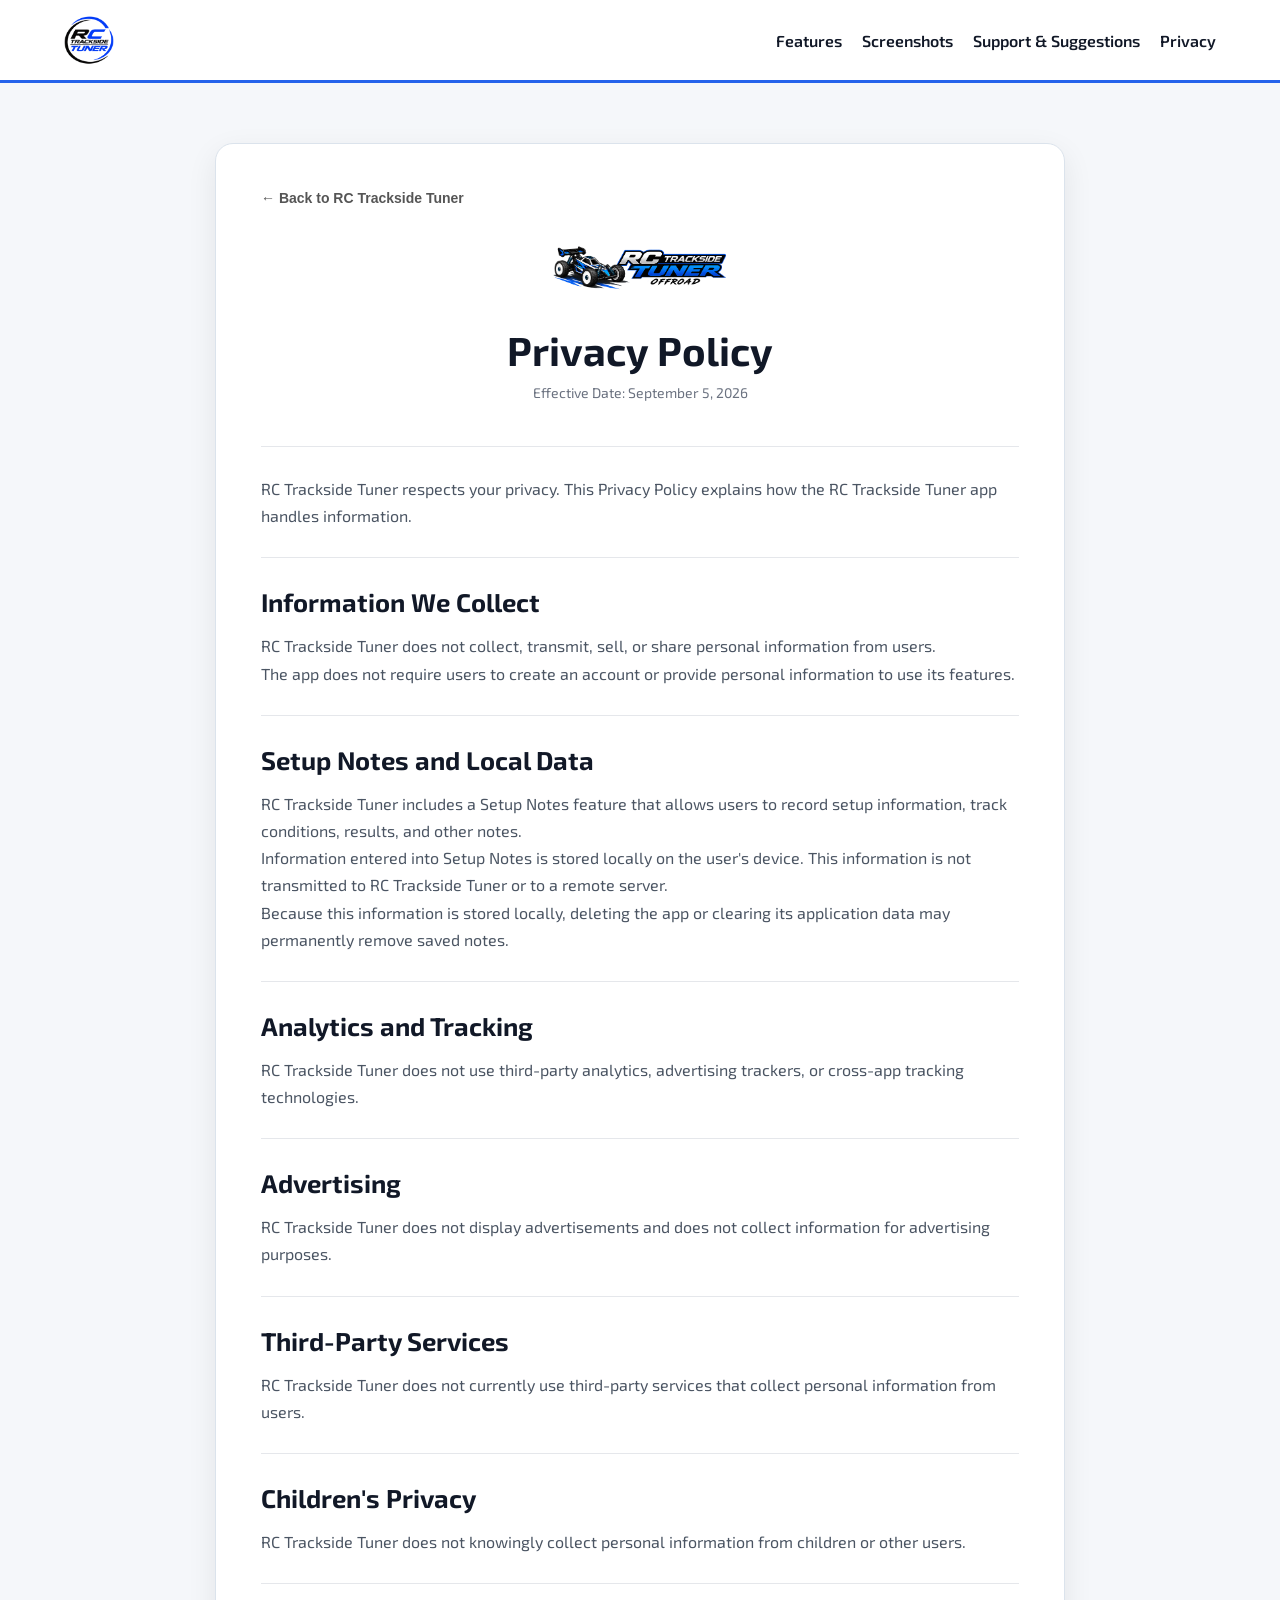
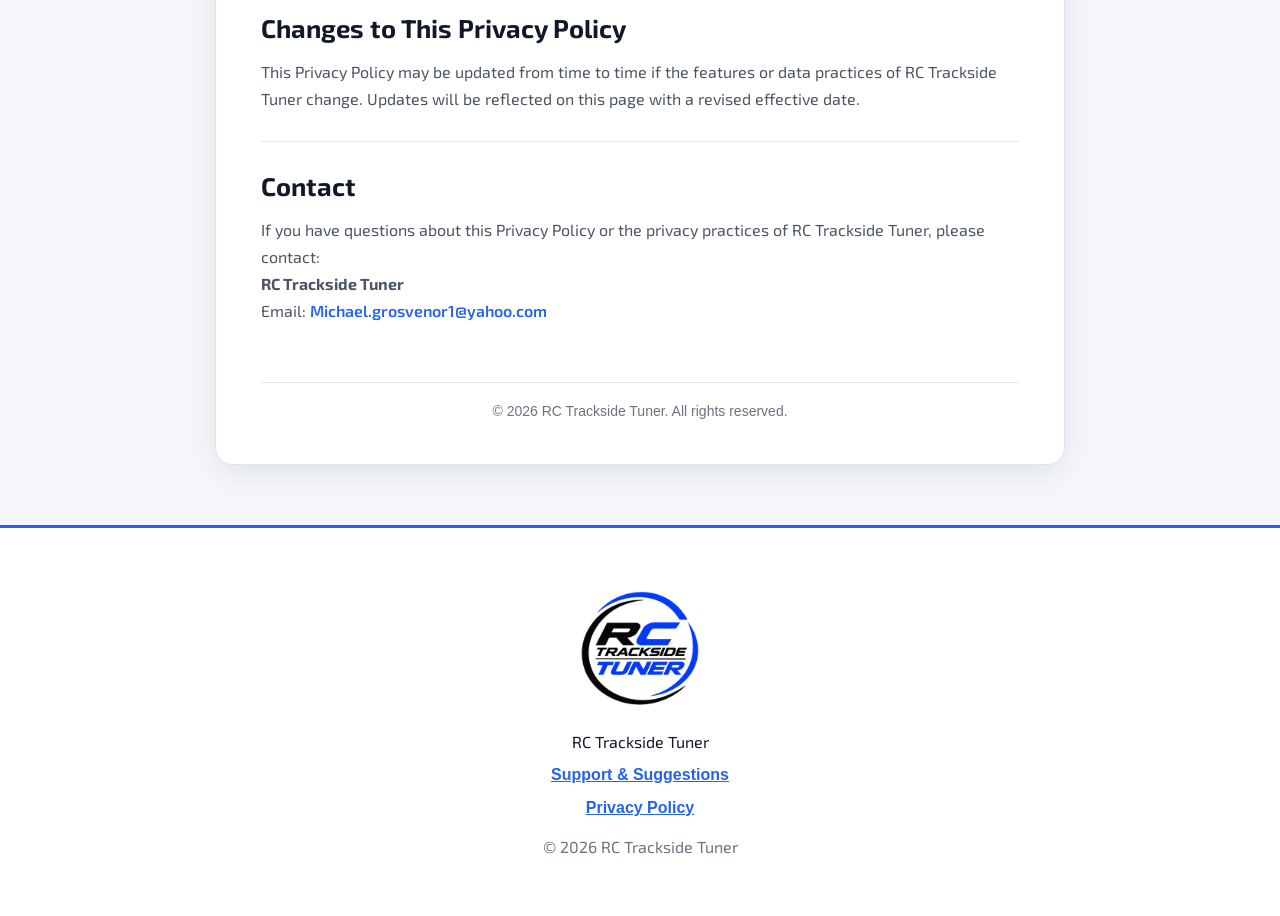
==== privacy.html @ 856e35e2 "Initial website commit" ====
<!DOCTYPE html>
<html lang="en">

<head>

<meta charset="UTF-8">
<meta name="viewport" content="width=device-width, initial-scale=1.0">

<title>Privacy Policy | RC Trackside Tuner</title>

<meta name="description"
content="Privacy Policy for RC Trackside Tuner.">

<link rel="stylesheet" href="style.css">

</head>


<body>


<nav>

    <div class="container nav-container">

        <a href="index.html" class="nav-brand">

            <img src="images/TTemblem2.png"
                 class="nav-logo"
                 alt="RC Trackside Tuner">

        </a>


        <button class="menu-toggle"
                aria-label="Open navigation menu"
                aria-expanded="false">

            ☰

        </button>


        <div class="nav-links">

            <a href="index.html#features">
                Features
            </a>

            <a href="index.html#screenshots">
                Screenshots
            </a>

            <a href="support.html">
                Support & Suggestions
            </a>

            <a href="privacy.html">
                Privacy
            </a>

        </div>

    </div>

</nav>



<section class="privacy-page">

    <div class="container">

        <div class="privacy-card">


            <div class="privacy-back">

                <a href="index.html">
                    ← Back to RC Trackside Tuner
                </a>

            </div>


            <div class="privacy-header">

                <img src="images/TTemblem.png"
                     class="privacy-logo"
                     alt="RC Trackside Tuner">


                <h1>
                    Privacy Policy
                </h1>


                <p class="privacy-date">
                    Effective Date: September 5, 2026
                </p>

            </div>



            <div class="privacy-section">

                <p>
                    RC Trackside Tuner respects your privacy. This Privacy
                    Policy explains how the RC Trackside Tuner app handles
                    information.
                </p>

            </div>



            <div class="privacy-section">

                <h2>
                    Information We Collect
                </h2>

                <p>
                    RC Trackside Tuner does not collect, transmit, sell, or
                    share personal information from users.
                </p>

                <p>
                    The app does not require users to create an account or
                    provide personal information to use its features.
                </p>

            </div>



            <div class="privacy-section">

                <h2>
                    Setup Notes and Local Data
                </h2>

                <p>
                    RC Trackside Tuner includes a Setup Notes feature that
                    allows users to record setup information, track
                    conditions, results, and other notes.
                </p>

                <p>
                    Information entered into Setup Notes is stored locally
                    on the user's device. This information is not transmitted
                    to RC Trackside Tuner or to a remote server.
                </p>

                <p>
                    Because this information is stored locally, deleting the
                    app or clearing its application data may permanently
                    remove saved notes.
                </p>

            </div>



            <div class="privacy-section">

                <h2>
                    Analytics and Tracking
                </h2>

                <p>
                    RC Trackside Tuner does not use third-party analytics,
                    advertising trackers, or cross-app tracking technologies.
                </p>

            </div>



            <div class="privacy-section">

                <h2>
                    Advertising
                </h2>

                <p>
                    RC Trackside Tuner does not display advertisements and
                    does not collect information for advertising purposes.
                </p>

            </div>



            <div class="privacy-section">

                <h2>
                    Third-Party Services
                </h2>

                <p>
                    RC Trackside Tuner does not currently use third-party
                    services that collect personal information from users.
                </p>

            </div>



            <div class="privacy-section">

                <h2>
                    Children's Privacy
                </h2>

                <p>
                    RC Trackside Tuner does not knowingly collect personal
                    information from children or other users.
                </p>

            </div>



            <div class="privacy-section">

                <h2>
                    Changes to This Privacy Policy
                </h2>

                <p>
                    This Privacy Policy may be updated from time to time if
                    the features or data practices of RC Trackside Tuner
                    change. Updates will be reflected on this page with a
                    revised effective date.
                </p>

            </div>



            <div class="privacy-section">

                <h2>
                    Contact
                </h2>

                <p>
                    If you have questions about this Privacy Policy or the
                    privacy practices of RC Trackside Tuner, please contact:
                </p>

                <p>

                    <strong>
                        RC Trackside Tuner
                    </strong>

                    <br>

                    Email:

                    <a href="mailto:Michael.grosvenor1@yahoo.com">
                        Michael.grosvenor1@yahoo.com
                    </a>

                </p>

            </div>



            <div class="privacy-footer">

                © 2026 RC Trackside Tuner. All rights reserved.

            </div>


        </div>

    </div>

</section>



<footer>

    <img src="images/TTemblem2.png"
         class="footer-logo"
         alt="RC Trackside Tuner">

    <p>
        RC Trackside Tuner
    </p>

    <a href="support.html">
        Support & Suggestions
    </a>

    <a href="privacy.html">
        Privacy Policy
    </a>

    <p class="copyright">
        © 2026 RC Trackside Tuner
    </p>

</footer>



<script>

const menuToggle = document.querySelector(".menu-toggle");
const navLinks = document.querySelector(".nav-links");

menuToggle.addEventListener("click", () => {

    const isOpen =
        navLinks.classList.toggle("open");

    menuToggle.setAttribute(
        "aria-expanded",
        isOpen
    );

    menuToggle.setAttribute(
        "aria-label",
        isOpen
            ? "Close navigation menu"
            : "Open navigation menu"
    );

});


navLinks.querySelectorAll("a").forEach(link => {

    link.addEventListener("click", () => {

        navLinks.classList.remove("open");

        menuToggle.setAttribute(
            "aria-expanded",
            "false"
        );

        menuToggle.setAttribute(
            "aria-label",
            "Open navigation menu"
        );

    });

});

</script>


</body>

</html>
---- style.css ----
@font-face {
    font-family: "Exo 2";
    src: url("fonts/Exo2-wght.ttf") format("truetype");
    font-weight: 100 900;
    font-style: normal;
    font-display: swap;
}

*{
margin:0;
padding:0;
box-sizing:border-box;
}

body{
font-family:Arial,sans-serif;
background:#f5f7fa;
color:#111827;
}

h1,
h2,
h3{
font-family:"Exo 2",sans-serif;
font-weight:700;
}

nav a,
.download-btn{
font-family:"Exo 2",sans-serif;
font-weight:600;
}

p{
font-family:"Exo 2",sans-serif;
font-weight:400;
}

.container{
width:90%;
max-width:1200px;
margin:auto;
}

nav{
background:#ffffff;
border-bottom:3px solid #2563eb;
padding:15px 0;
position:sticky;
top:0;
z-index:100;
}

.nav-container{
display:flex;
justify-content:space-between;
align-items:center;
}

.nav-logo{
height:50px;
}

.nav-links a{
color:#111827;
font-weight:600;
margin-left:20px;
text-decoration:none;
}

.hero{
padding:80px 0;
text-align:center;
}

.hero-logo{
max-width:900px;
width:100%;
margin-bottom:30px;
}

.hero h1{
font-size:3rem;
margin-bottom:20px;
}

.hero-text{
max-width:700px;
margin:auto;
font-size:1.2rem;
color:#4b5563;
}

.download-btn{
display:inline-block;
margin-top:30px;
padding:15px 30px;
background:#2563eb;
color:white;
text-decoration:none;
border-radius:10px;
font-weight:bold;
box-shadow:0 5px 15px rgba(37,99,235,.3);
transition:.25s;
}

.download-btn:hover{
background:#1d4ed8;
transform:translateY(-2px);
}

section{
padding:60px 0;
}

section h2{
text-align:center;
margin-bottom:40px;
font-size:2.2rem;
}

.feature-grid{
display:grid;
grid-template-columns:repeat(auto-fit,minmax(250px,1fr));
gap:25px;
}

.feature-card{
background:white;
border:1px solid #dbe3ec;
box-shadow:0 6px 20px rgba(0,0,0,.08);
padding:25px;
border-radius:15px;
}

.feature-card h3{
margin-bottom:15px;
}

.why{
background:#eef2f7;
}

.why p{
max-width:800px;
margin:20px auto;
text-align:center;
font-size:1.1rem;
color:#4b5563;
}

/* ==========================================================
   Screenshot Carousel
========================================================== */

.screenshot-carousel {
    position: relative;
    width: 100%;
    max-width: 1000px;
    height: 650px;
    margin: 0 auto;
    display: flex;
    align-items: center;
    justify-content: center;
    overflow: hidden;
}

.carousel-track {
    position: relative;
    width: 100%;
    height: 100%;
    display: flex;
    align-items: center;
    justify-content: center;
    perspective: 1200px;
    touch-action: pan-y;
}

.screenshot-slide {
    position: absolute;
    left: 50%;
    top: 50%;

    /* The screenshot will never exceed this height */
    height: 610px;
    width: auto;

    transform: translate(-50%, -50%) scale(0.58);
    opacity: 0;

    z-index: 1;

    transition:
        transform 0.4s ease,
        opacity 0.4s ease;

    pointer-events: none;
}

.screenshot-slide img {
    display: block;
    height: 100%;
    width: auto;
    border-radius: 15px;
    box-shadow: 0 8px 25px rgba(0,0,0,.18);
}

.screenshot-slide.active {
    transform: translate(-50%, -50%) scale(1);
    opacity: 1;
    z-index: 3;
}

.screenshot-slide.prev {
    transform: translate(calc(-50% - 205px), -50%) scale(0.58);
    opacity: 0.45;
    z-index: 2;
}

.screenshot-slide.next {
    transform: translate(calc(-50% + 205px), -50%) scale(0.58);
    opacity: 0.45;
    z-index: 2;
}

.carousel-arrow {
    position: absolute;
    top: 50%;
    transform: translateY(-50%);
    z-index: 5;

    width: 44px;
    height: 44px;

    border: none;
    border-radius: 50%;

    background: rgba(17,24,39,.85);
    color: white;

    font-size: 23px;
    line-height: 1;

    cursor: pointer;

    display: flex;
    align-items: center;
    justify-content: center;

    transition:
        background .2s ease,
        transform .2s ease;
}

.carousel-arrow:hover {
    background: rgba(17,24,39,1);
}

.carousel-prev {
    left: 10px;
}

.carousel-next {
    right: 10px;
}

.carousel-dots {
    display: flex;
    justify-content: center;
    align-items: center;
    gap: 10px;
    margin-top: 15px;
}

.carousel-dot {
    width: 9px;
    height: 9px;
    padding: 0;
    border: none;
    border-radius: 50%;
    background: #cbd5e1;
    cursor: pointer;

    transition:
        transform .2s ease,
        background .2s ease;
}

.carousel-dot.active {
    background: #2563eb;
    transform: scale(1.25);
}


/* ==========================================================
   Tablet
========================================================== */

@media (max-width: 900px) {

    .screenshot-carousel {
        height: 620px;
    }

    .screenshot-slide {
        height: 580px;
    }

    .screenshot-slide.prev {
        transform: translate(calc(-50% - 165px), -50%) scale(0.5);
        opacity: 0.3;
    }

    .screenshot-slide.next {
        transform: translate(calc(-50% + 165px), -50%) scale(0.5);
        opacity: 0.3;
    }

}


/* ==========================================================
   Mobile
========================================================== */

@media (max-width: 600px) {

    .screenshot-carousel {
        height: 550px;
    }

    .screenshot-slide {
        /* Fit the entire iPhone screenshot inside the carousel */
        height: min(520px, 115vw);
        max-height: 520px;
    }

    .screenshot-slide.active {
        transform: translate(-50%, -50%) scale(1);
    }

    .screenshot-slide.prev {
        transform: translate(calc(-50% - 105px), -50%) scale(0.42);
        opacity: 0.22;
    }

    .screenshot-slide.next {
        transform: translate(calc(-50% + 105px), -50%) scale(0.42);
        opacity: 0.22;
    }

    .carousel-arrow {
        width: 38px;
        height: 38px;
        font-size: 19px;
    }

    .carousel-prev {
        left: 4px;
    }

    .carousel-next {
        right: 4px;
    }

}


/* ==========================================================
   Small Phones
========================================================== */

@media (max-width: 420px) {

    .screenshot-carousel {
        height: 500px;
    }

    .screenshot-slide {
        height: min(470px, 115vw);
    }

    .screenshot-slide.prev {
        transform: translate(calc(-50% - 85px), -50%) scale(0.36);
        opacity: 0.15;
    }

    .screenshot-slide.next {
        transform: translate(calc(-50% + 85px), -50%) scale(0.36);
        opacity: 0.15;
    }

}

.audience ul{
max-width:500px;
margin:auto;
font-size:1.2rem;
line-height:2;
}

footer{
background:white;
border-top:3px solid #2563eb;
padding:60px 20px;
text-align:center;
}

.footer-logo{
width:120px;
margin-bottom:20px;
}

footer a{
color:#2563eb;
font-weight:600;
display:block;
margin-top:15px;
}

.copyright{
margin-top:20px;
color:#6b7280;
}

.cta{
    padding:100px 20px;
    text-align:center;
}

.cta h2{
    font-size:2.5rem;
    margin-bottom:20px;
}

.cta p{
    max-width:700px;
    margin:0 auto 30px;
    font-size:1.2rem;
    color:#4b5563;
}

/* ==========================================================
   Support & Suggestions Page
========================================================== */

.support-page {
    padding: 60px 0;
}

.support-card {
    max-width: 850px;
    margin: 0 auto;
    background: #ffffff;
    border: 1px solid #dbe3ec;
    border-radius: 18px;
    box-shadow: 0 10px 30px rgba(0,0,0,.08);
    padding: 45px;
}

.support-back {
    display: inline-block;
    margin-bottom: 30px;
    color: #555;
    font-size: 14px;
    font-weight: 600;
    text-decoration: none;
}

.support-back:hover {
    color: #2563eb;
    text-decoration: underline;
}

.support-header {
    text-align: center;
    margin-bottom: 45px;
}

.support-logo {
    width: 180px;
    max-width: 70%;
    height: auto;
    margin-bottom: 25px;
}

.support-header h1 {
    font-size: 2.5rem;
    margin-bottom: 15px;
}

.support-header p {
    max-width: 650px;
    margin: 0 auto;
    color: #4b5563;
    font-size: 1.1rem;
}

.support-section {
    padding: 30px 0;
    border-top: 1px solid #e5e7eb;
}

.support-section:first-of-type {
    border-top: none;
}

.support-section h2 {
    text-align: left;
    margin-bottom: 15px;
    font-size: 1.7rem;
}

.support-section h3 {
    margin-bottom: 8px;
    font-size: 1.05rem;
}

.support-section p {
    color: #4b5563;
    line-height: 1.7;
}

.contact-box {
    margin-top: 20px;
    padding: 20px 22px;
    background: #f5f7fa;
    border: 1px solid #dbe3ec;
    border-radius: 12px;
}

.contact-box a {
    color: #2563eb;
    font-weight: 600;
    text-decoration: none;
}

.contact-box a:hover {
    text-decoration: underline;
}

.support-section ul {
    max-width: 650px;
    margin: 15px 0 0 25px;
    color: #4b5563;
    line-height: 1.8;
}

.support-message {
    text-align: center;
}

.support-message h2 {
    text-align: center;
}


/* ==========================================================
   Mobile Support Page
========================================================== */

@media (max-width: 600px) {

    .support-page {
        padding: 35px 0;
    }

    .support-card {
        padding: 30px 22px;
        border-radius: 14px;
    }

    .support-header {
        margin-bottom: 30px;
    }

    .support-logo {
        width: 150px;
    }

    .support-header h1 {
        font-size: 2rem;
    }

    .support-header p {
        font-size: 1rem;
    }

    .support-section {
        padding: 25px 0;
    }

    .support-section h2 {
        font-size: 1.45rem;
    }

}

/* ==========================================================
   Responsive Navigation
========================================================== */

.nav-brand {
    display: flex;
    align-items: center;
}

.menu-toggle {
    display: none;
    border: none;
    background: none;
    color: #111827;
    font-size: 30px;
    line-height: 1;
    cursor: pointer;
    padding: 5px;
}

.nav-links {
    display: flex;
    align-items: center;
}

.nav-links a {
    color: #111827;
    font-weight: 600;
    margin-left: 20px;
    text-decoration: none;
}

.nav-links a:hover {
    color: #2563eb;
}


/* ==========================================================
   Mobile Navigation
========================================================== */

@media (max-width: 700px) {

    nav {
        position: sticky;
    }

    .nav-container {
        position: relative;
    }

    .menu-toggle {
        display: block;
    }

    .nav-links {
        position: absolute;
        top: calc(100% + 3px);
        left: 0;
        right: 0;

        display: none;
        flex-direction: column;

        background: #ffffff;
        border-bottom: 1px solid #dbe3ec;
        box-shadow: 0 8px 20px rgba(0,0,0,.08);

        padding: 10px 0;
    }

    .nav-links.open {
        display: flex;
    }

    .nav-links a {
        width: 100%;
        margin: 0;
        padding: 14px 20px;
        text-align: left;
    }

    .nav-links a:hover {
        background: #f5f7fa;
    }

}

/* ==========================================================
   Privacy Policy Page
========================================================== */

.privacy-page {
    padding: 60px 0;
}

.privacy-card {
    max-width: 850px;
    margin: 0 auto;
    background: #ffffff;
    border: 1px solid #dbe3ec;
    border-radius: 18px;
    box-shadow: 0 10px 30px rgba(0,0,0,.08);
    padding: 45px;
}

.privacy-back {
    margin-bottom: 30px;
}

.privacy-back a {
    color: #555;
    font-size: 14px;
    font-weight: 600;
    text-decoration: none;
}

.privacy-back a:hover {
    color: #2563eb;
    text-decoration: underline;
}

.privacy-header {
    text-align: center;
    margin-bottom: 45px;
}

.privacy-logo {
    width: 180px;
    max-width: 70%;
    height: auto;
    margin-bottom: 25px;
}

.privacy-header h1 {
    margin-bottom: 10px;
    font-size: 2.5rem;
}

.privacy-date {
    color: #6b7280;
    font-size: 14px;
}

.privacy-section {
    padding: 28px 0;
    border-top: 1px solid #e5e7eb;
}

.privacy-section:first-of-type {
    border-top: none;
}

.privacy-section h2 {
    text-align: left;
    margin-bottom: 15px;
    font-size: 1.6rem;
}

.privacy-section p {
    color: #4b5563;
    line-height: 1.7;
}

.privacy-section a {
    color: #2563eb;
    font-weight: 600;
    text-decoration: none;
}

.privacy-section a:hover {
    text-decoration: underline;
}

.privacy-footer {
    margin-top: 30px;
    padding-top: 20px;
    border-top: 1px solid #e5e7eb;
    text-align: center;
    color: #6b7280;
    font-size: 14px;
}


/* ==========================================================
   Mobile Privacy Page
========================================================== */

@media (max-width: 600px) {

    .privacy-page {
        padding: 35px 0;
    }

    .privacy-card {
        padding: 30px 22px;
        border-radius: 14px;
    }

    .privacy-header {
        margin-bottom: 30px;
    }

    .privacy-logo {
        width: 150px;
    }

    .privacy-header h1 {
        font-size: 2rem;
    }

    .privacy-section {
        padding: 24px 0;
    }

    .privacy-section h2 {
        font-size: 1.4rem;
    }

}
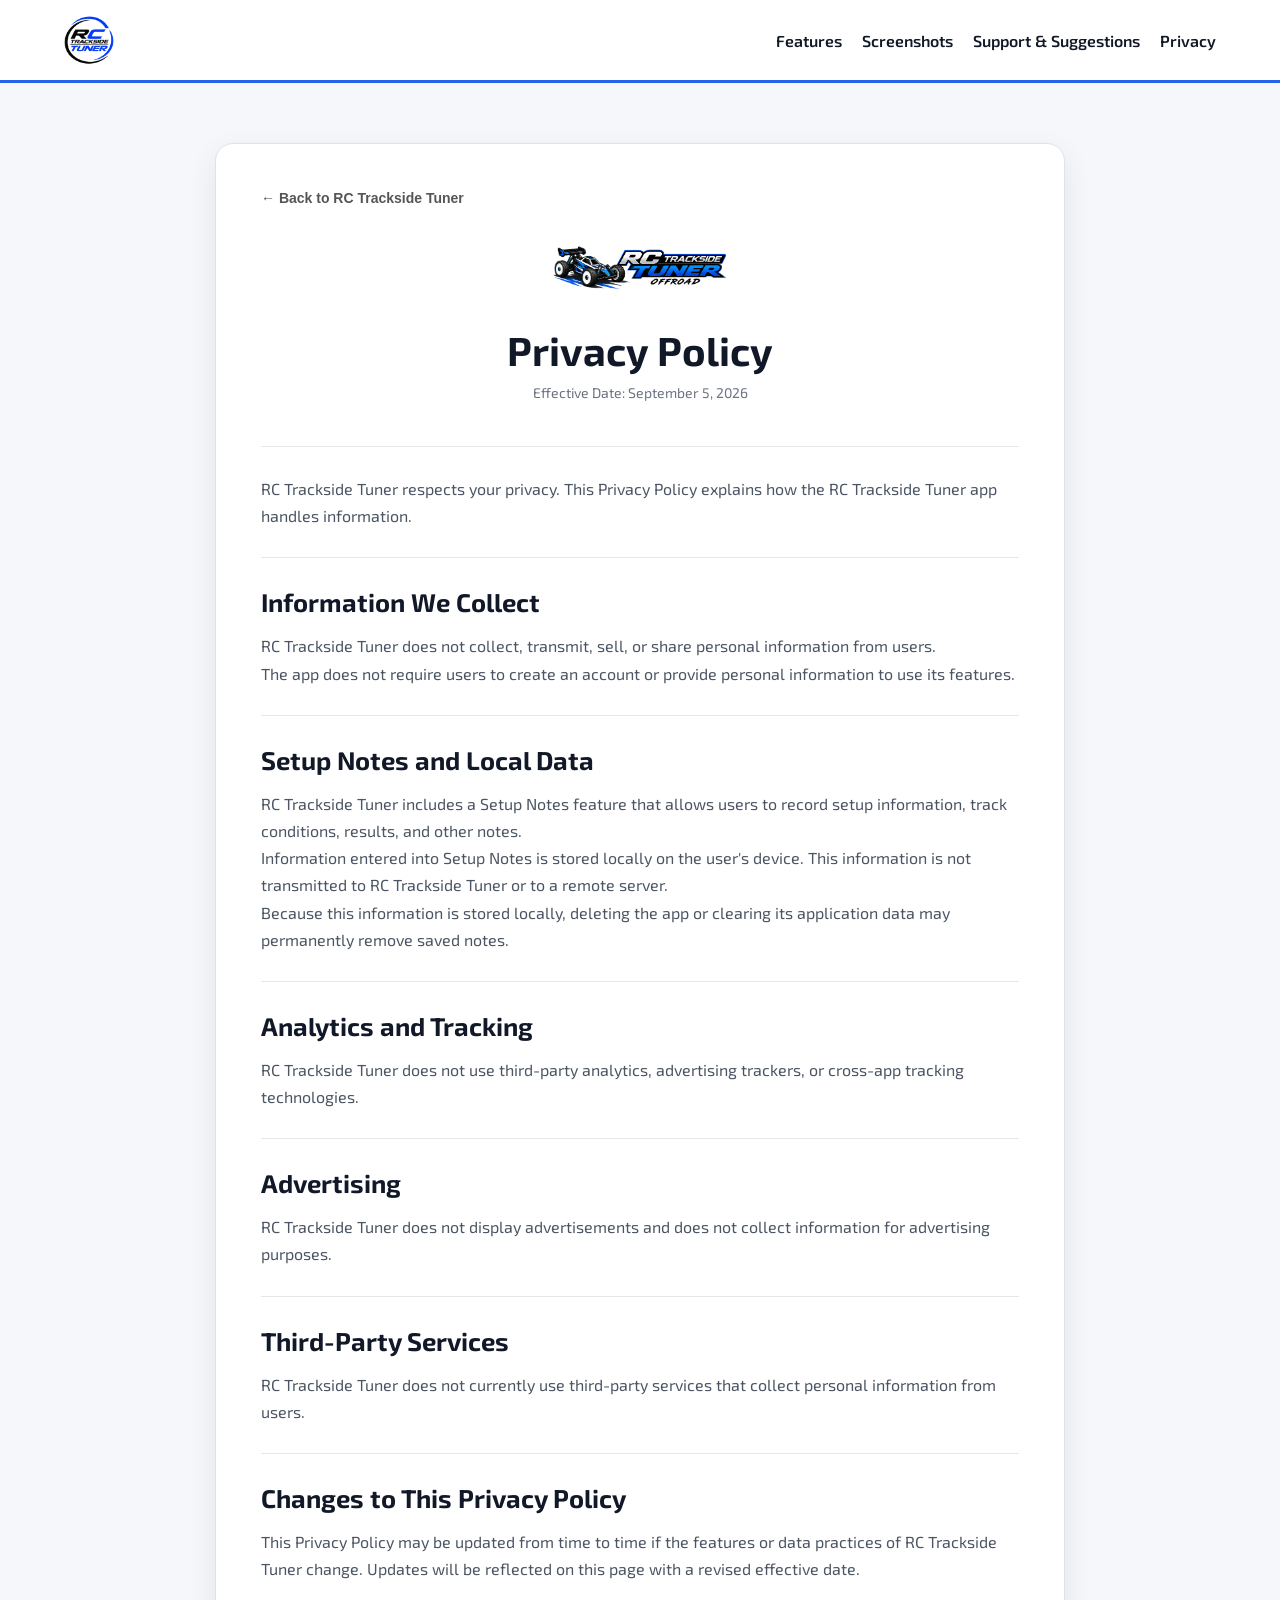
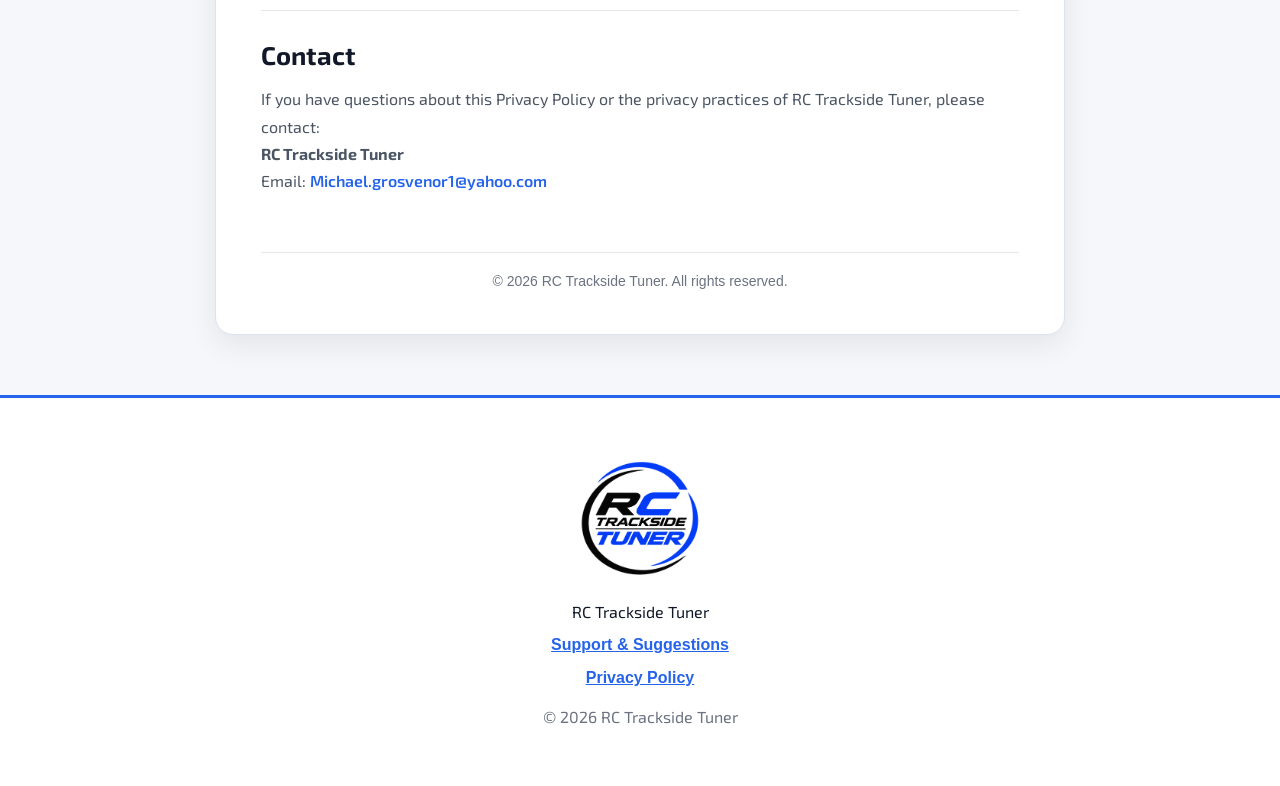
==== commit 93cec585: "updated privacy page" ====
--- a/privacy.html
+++ b/privacy.html
@@ -205,23 +205,6 @@
                 </p>
 
             </div>
-
-
-
-            <div class="privacy-section">
-
-                <h2>
-                    Children's Privacy
-                </h2>
-
-                <p>
-                    RC Trackside Tuner does not knowingly collect personal
-                    information from children or other users.
-                </p>
-
-            </div>
-
-
 
             <div class="privacy-section">
 
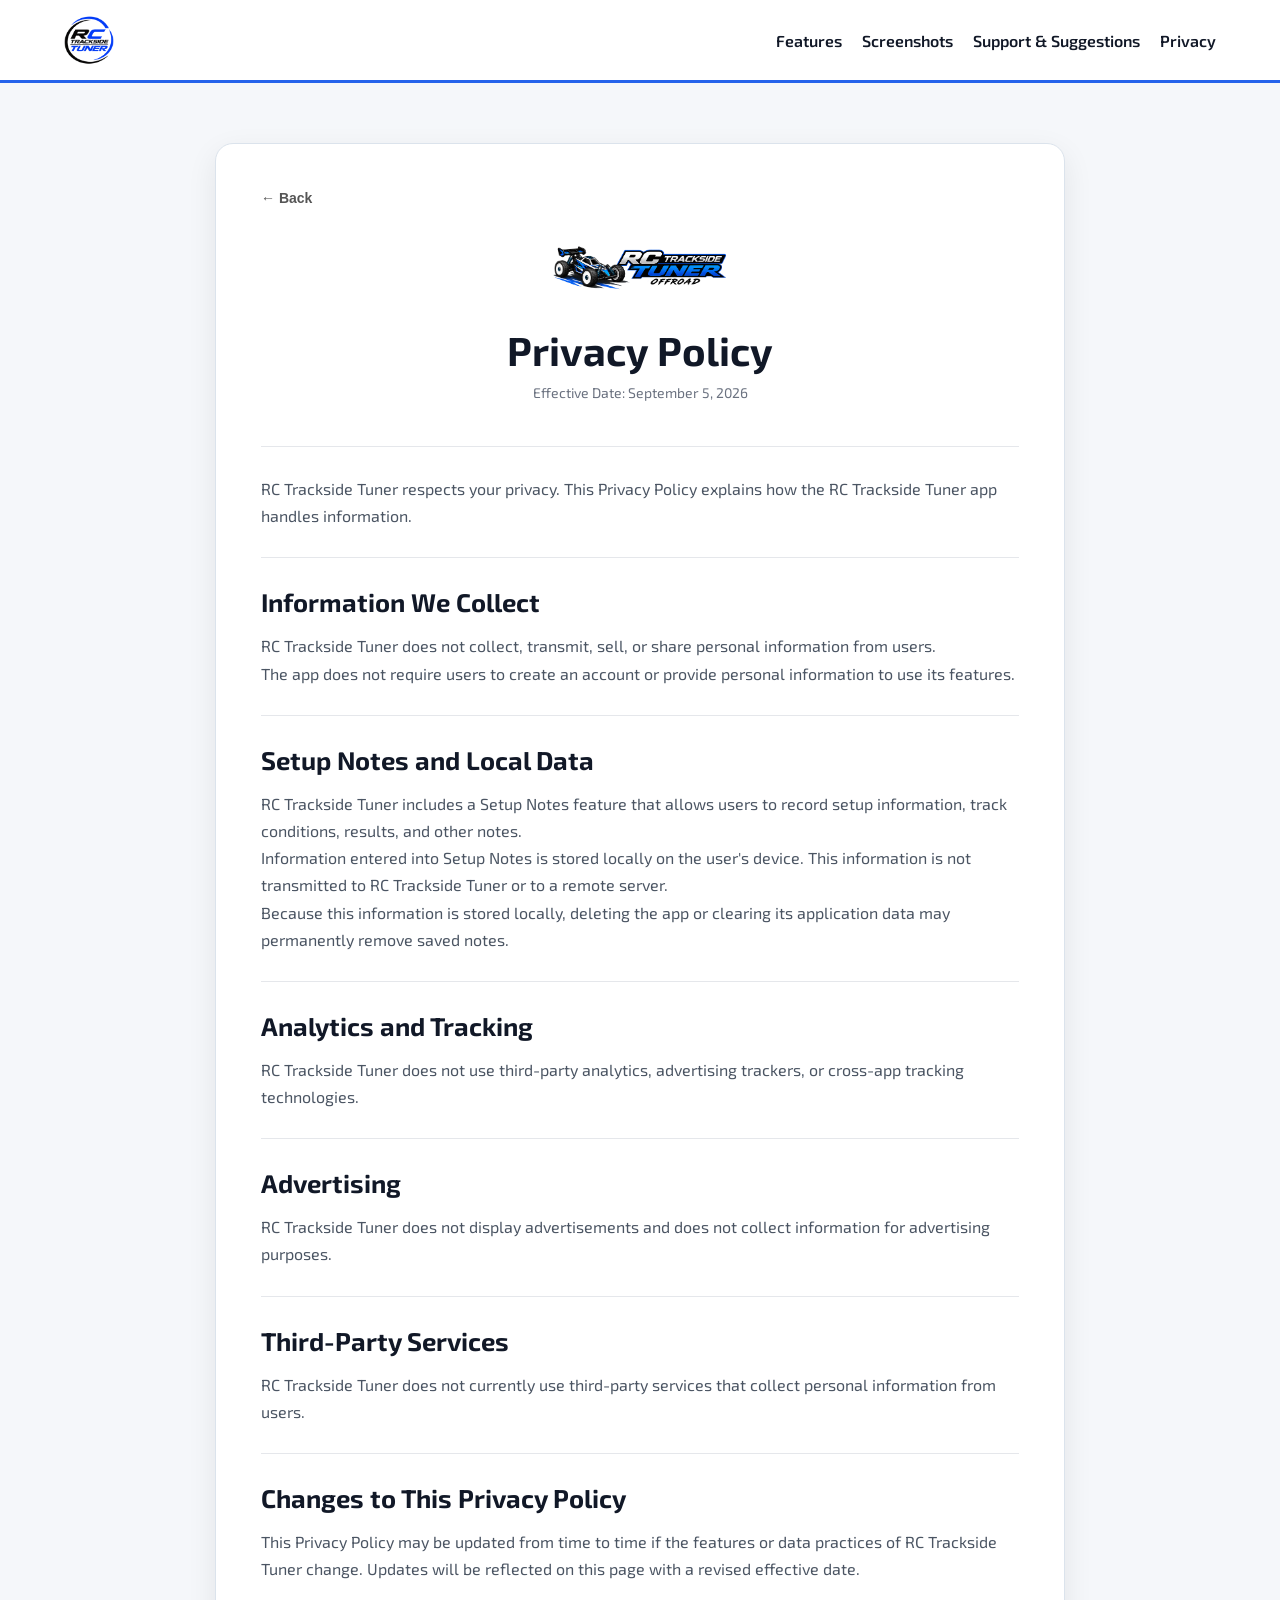
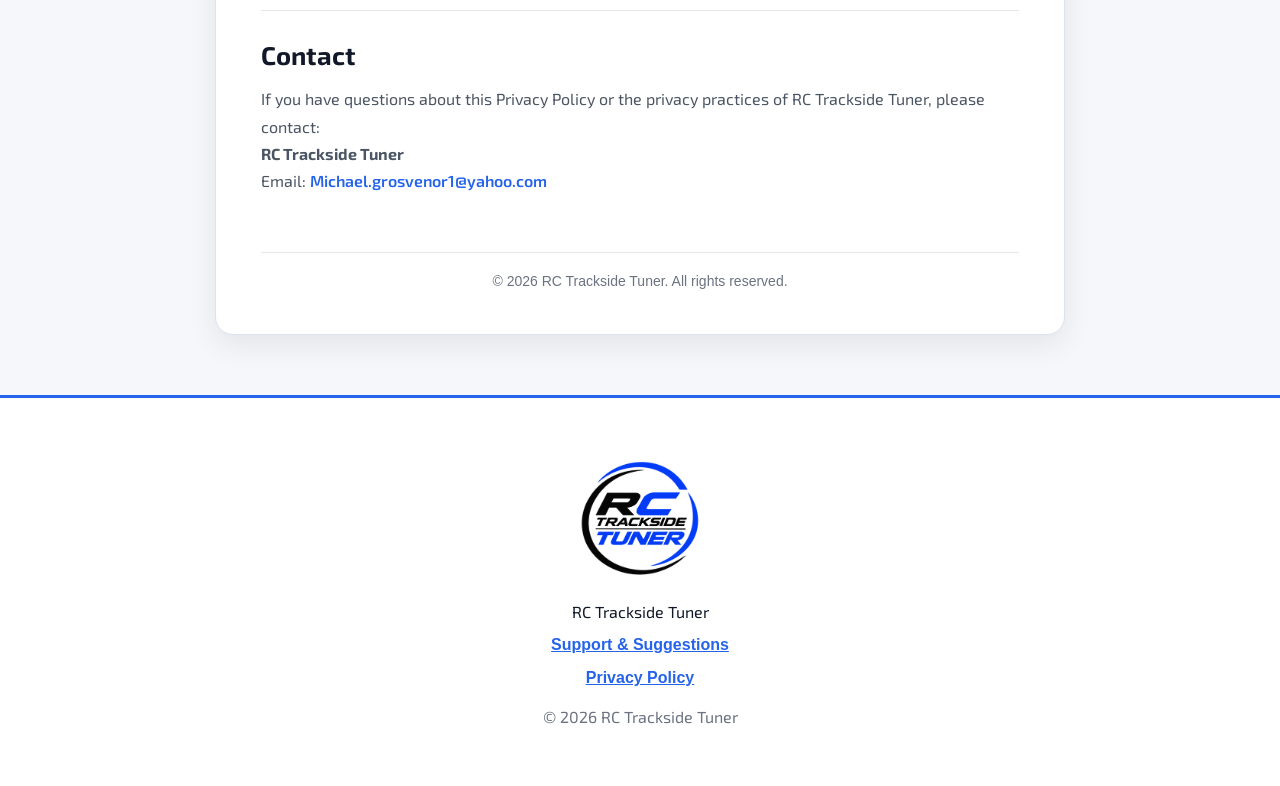
==== commit 2c452465: "updated privacy back button" ====
--- a/privacy.html
+++ b/privacy.html
@@ -77,7 +77,7 @@
             <div class="privacy-back">
 
                 <a href="index.html">
-                    ← Back to RC Trackside Tuner
+                    ← Back
                 </a>
 
             </div>
